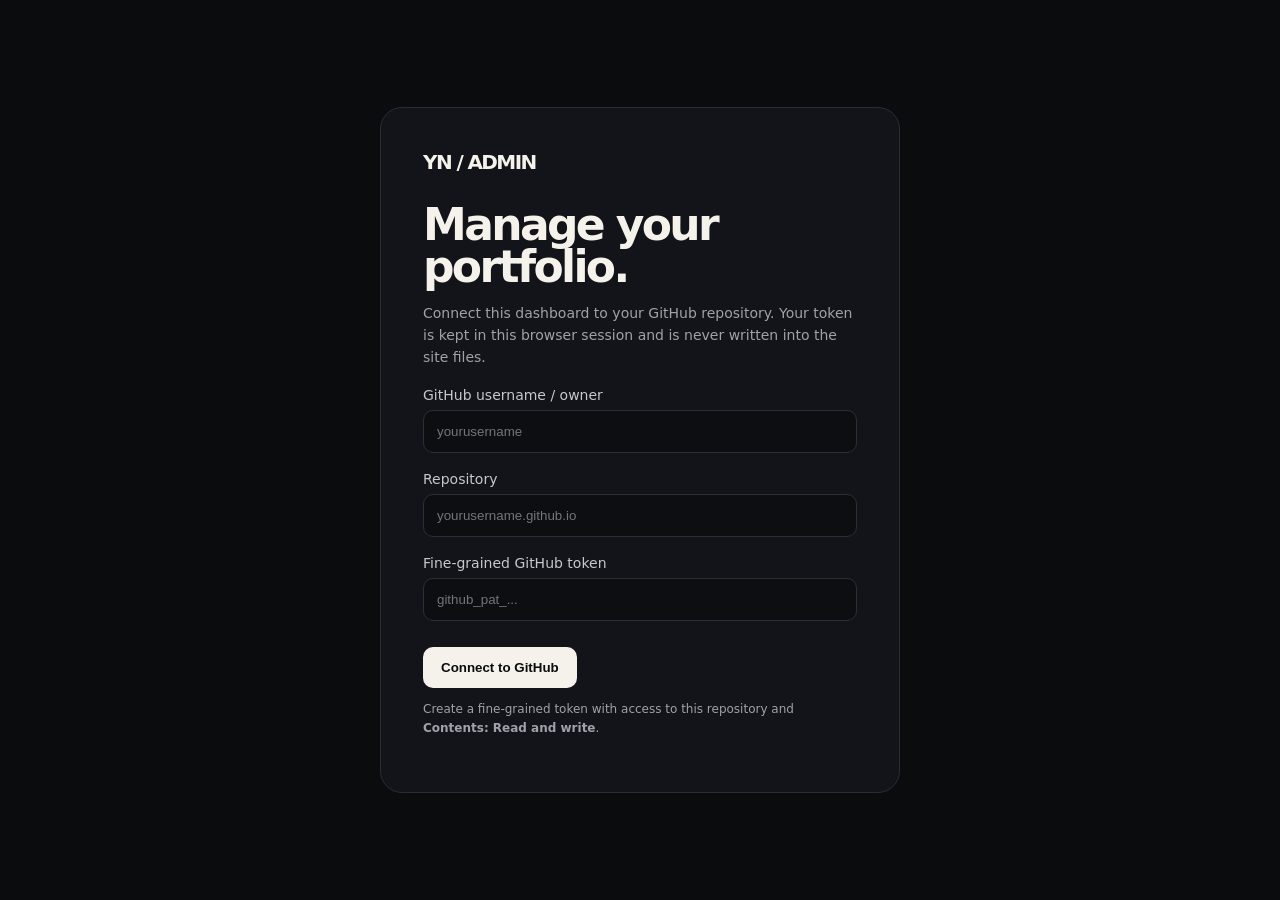
==== admin.html @ fad10c06 "Add files via upload Initial portfolio website" ====
<!doctype html>
<html lang="en">
<head><meta charset="utf-8"><meta name="viewport" content="width=device-width,initial-scale=1"><title>Portfolio Admin</title><link rel="stylesheet" href="admin.css"></head>
<body>
<div id="login" class="screen"><div class="login-card"><div class="brand">YN / ADMIN</div><h1>Manage your portfolio.</h1><p>Connect this dashboard to your GitHub repository. Your token is kept in this browser session and is never written into the site files.</p><label>GitHub username / owner<input id="owner" placeholder="yourusername"></label><label>Repository<input id="repo" placeholder="yourusername.github.io"></label><label>Fine-grained GitHub token<input id="token" type="password" placeholder="github_pat_..."></label><button id="connect">Connect to GitHub</button><p class="hint">Create a fine-grained token with access to this repository and <b>Contents: Read and write</b>.</p></div></div>
<div id="dashboard" class="hidden"><aside><div class="brand">YN / ADMIN</div><nav><button data-tab="overview" class="active">Overview</button><button data-tab="site">Site Settings</button><button data-tab="projects">Projects</button><button data-tab="about">About</button><button data-tab="services">Services</button><button data-tab="testimonials">Testimonials</button><button data-tab="theme">Theme</button><button data-tab="advanced">Advanced JSON</button></nav><a class="view" href="index.html" target="_blank">View Website ↗</a><button id="logout" class="logout">Disconnect</button></aside><main><header><div><div class="eyebrow">Control Center</div><h1 id="pageTitle">Overview</h1></div><button id="save" class="save">Save to GitHub</button></header><section id="panel"></section></main></div>
<script src="js/admin.js"></script>
</body></html>
---- admin.css ----
*{box-sizing:border-box}body{margin:0;background:#0b0c0e;color:#f5f2eb;font:14px system-ui,sans-serif}.hidden{display:none!important}.screen{min-height:100vh;display:grid;place-items:center}.login-card{width:min(520px,calc(100% - 30px));background:#121419;border:1px solid #2a2d33;padding:42px;border-radius:22px}.brand{font-weight:800;letter-spacing:-.08em;font-size:20px}.login-card h1{font-size:44px;letter-spacing:-.06em;line-height:.95;margin:30px 0 14px}.login-card p{color:#9fa2aa;line-height:1.6}.login-card label{display:block;color:#c6c8ce;margin:18px 0 6px}.login-card input,.field input,.field textarea,.field select{display:block;width:100%;background:#0c0e12;border:1px solid #2b2e35;color:#fff;padding:13px;border-radius:10px;margin-top:7px;outline:none}.login-card button,.save{border:0;background:#f5f2eb;color:#0b0c0e;padding:13px 18px;border-radius:10px;font-weight:800;cursor:pointer;margin-top:20px}.hint{font-size:12px!important}.dashboard{}aside{position:fixed;inset:0 auto 0 0;width:245px;border-right:1px solid #25282e;padding:28px;display:flex;flex-direction:column}aside nav{display:grid;gap:5px;margin-top:45px}aside nav button,.logout{background:none;border:0;color:#9da0a8;text-align:left;padding:12px;border-radius:8px;cursor:pointer}aside nav button.active,aside nav button:hover{background:#191c22;color:#fff}.view{margin-top:auto;color:#fff;text-decoration:none;padding:12px 0}.logout{border-top:1px solid #25282e;padding-top:18px}main{margin-left:245px;padding:36px 45px;max-width:1400px}header{display:flex;justify-content:space-between;align-items:end;border-bottom:1px solid #25282e;padding-bottom:25px}h1{font-size:50px;letter-spacing:-.06em;margin:8px 0 0}.eyebrow{font-size:10px;text-transform:uppercase;letter-spacing:.16em;color:#888c96}.save{margin:0;background:#ff4d1f;color:#fff}.card{background:#121419;border:1px solid #25282e;border-radius:15px;padding:25px;margin-top:22px}.stats{display:grid;grid-template-columns:repeat(4,1fr);gap:15px}.stat{background:#121419;border:1px solid #25282e;padding:20px;border-radius:15px}.stat b{display:block;font-size:32px;margin-top:8px}.field{margin:15px 0}.field label{display:block;color:#aeb1b8;margin-bottom:7px}.field textarea{min-height:120px;resize:vertical}.two{display:grid;grid-template-columns:1fr 1fr;gap:15px}.project-row{display:grid;grid-template-columns:90px 1fr auto;gap:15px;align-items:center;padding:15px 0;border-bottom:1px solid #25282e}.thumb{width:90px;height:60px;object-fit:cover;background:#222;border-radius:7px}.project-row h3{margin:0 0 5px}.muted{color:#8f929b;font-size:12px}.edit{background:#242831;color:#fff;border:0;padding:9px 12px;border-radius:8px;cursor:pointer}@media(max-width:800px){aside{position:static;width:auto;border-right:0;border-bottom:1px solid #25282e}main{margin:0;padding:20px}.dashboard{display:block}.stats{grid-template-columns:1fr 1fr}.two{grid-template-columns:1fr}h1{font-size:38px}}
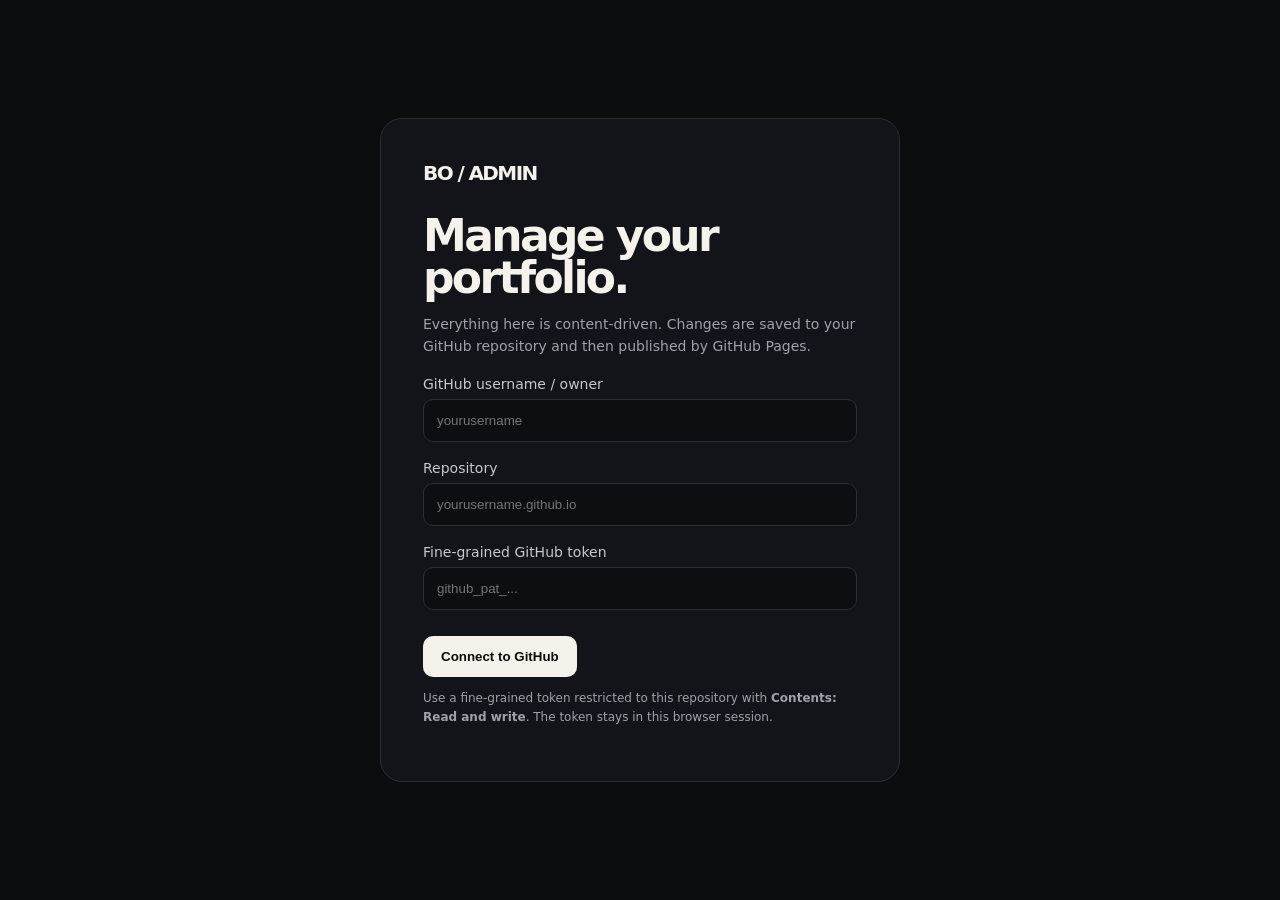
==== commit 7fb53841: "Add files via upload" ====
--- a/admin.html
+++ b/admin.html
@@ -1,8 +1,42 @@
 <!doctype html>
 <html lang="en">
-<head><meta charset="utf-8"><meta name="viewport" content="width=device-width,initial-scale=1"><title>Portfolio Admin</title><link rel="stylesheet" href="admin.css"></head>
+<head>
+<meta charset="utf-8"><meta name="viewport" content="width=device-width,initial-scale=1">
+<title>Portfolio Admin</title><link rel="stylesheet" href="admin.css">
+</head>
 <body>
-<div id="login" class="screen"><div class="login-card"><div class="brand">YN / ADMIN</div><h1>Manage your portfolio.</h1><p>Connect this dashboard to your GitHub repository. Your token is kept in this browser session and is never written into the site files.</p><label>GitHub username / owner<input id="owner" placeholder="yourusername"></label><label>Repository<input id="repo" placeholder="yourusername.github.io"></label><label>Fine-grained GitHub token<input id="token" type="password" placeholder="github_pat_..."></label><button id="connect">Connect to GitHub</button><p class="hint">Create a fine-grained token with access to this repository and <b>Contents: Read and write</b>.</p></div></div>
-<div id="dashboard" class="hidden"><aside><div class="brand">YN / ADMIN</div><nav><button data-tab="overview" class="active">Overview</button><button data-tab="site">Site Settings</button><button data-tab="projects">Projects</button><button data-tab="about">About</button><button data-tab="services">Services</button><button data-tab="testimonials">Testimonials</button><button data-tab="theme">Theme</button><button data-tab="advanced">Advanced JSON</button></nav><a class="view" href="index.html" target="_blank">View Website ↗</a><button id="logout" class="logout">Disconnect</button></aside><main><header><div><div class="eyebrow">Control Center</div><h1 id="pageTitle">Overview</h1></div><button id="save" class="save">Save to GitHub</button></header><section id="panel"></section></main></div>
+<div id="login" class="screen"><div class="login-card">
+  <div class="brand">BO / ADMIN</div><h1>Manage your portfolio.</h1>
+  <p>Everything here is content-driven. Changes are saved to your GitHub repository and then published by GitHub Pages.</p>
+  <label>GitHub username / owner<input id="owner" placeholder="yourusername"></label>
+  <label>Repository<input id="repo" placeholder="yourusername.github.io"></label>
+  <label>Fine-grained GitHub token<input id="token" type="password" placeholder="github_pat_..."></label>
+  <button id="connect">Connect to GitHub</button>
+  <p class="hint">Use a fine-grained token restricted to this repository with <b>Contents: Read and write</b>. The token stays in this browser session.</p>
+</div></div>
+
+<div id="dashboard" class="hidden">
+  <aside>
+    <div class="brand">BO / ADMIN</div>
+    <nav>
+      <button data-tab="overview" class="active">Overview</button>
+      <button data-tab="site">Site & Hero</button>
+      <button data-tab="projects">Projects</button>
+      <button data-tab="testimonials">Testimonials</button>
+      <button data-tab="footer">Footer</button>
+      <button data-tab="about">About</button>
+      <button data-tab="services">Services</button>
+      <button data-tab="theme">Theme</button>
+      <button data-tab="advanced">Advanced JSON</button>
+    </nav>
+    <a class="view" href="index.html" target="_blank">View Website ↗</a>
+    <button id="logout" class="logout">Disconnect</button>
+  </aside>
+  <main>
+    <header><div><div class="eyebrow">Control Center</div><h1 id="pageTitle">Overview</h1></div><button id="save" class="save">Save to GitHub</button></header>
+    <div id="notice" class="notice hidden"></div>
+    <section id="panel"></section>
+  </main>
+</div>
 <script src="js/admin.js"></script>
-</body></html>+</body></html>
--- a/admin.css
+++ b/admin.css
@@ -1 +1 @@
-*{box-sizing:border-box}body{margin:0;background:#0b0c0e;color:#f5f2eb;font:14px system-ui,sans-serif}.hidden{display:none!important}.screen{min-height:100vh;display:grid;place-items:center}.login-card{width:min(520px,calc(100% - 30px));background:#121419;border:1px solid #2a2d33;padding:42px;border-radius:22px}.brand{font-weight:800;letter-spacing:-.08em;font-size:20px}.login-card h1{font-size:44px;letter-spacing:-.06em;line-height:.95;margin:30px 0 14px}.login-card p{color:#9fa2aa;line-height:1.6}.login-card label{display:block;color:#c6c8ce;margin:18px 0 6px}.login-card input,.field input,.field textarea,.field select{display:block;width:100%;background:#0c0e12;border:1px solid #2b2e35;color:#fff;padding:13px;border-radius:10px;margin-top:7px;outline:none}.login-card button,.save{border:0;background:#f5f2eb;color:#0b0c0e;padding:13px 18px;border-radius:10px;font-weight:800;cursor:pointer;margin-top:20px}.hint{font-size:12px!important}.dashboard{}aside{position:fixed;inset:0 auto 0 0;width:245px;border-right:1px solid #25282e;padding:28px;display:flex;flex-direction:column}aside nav{display:grid;gap:5px;margin-top:45px}aside nav button,.logout{background:none;border:0;color:#9da0a8;text-align:left;padding:12px;border-radius:8px;cursor:pointer}aside nav button.active,aside nav button:hover{background:#191c22;color:#fff}.view{margin-top:auto;color:#fff;text-decoration:none;padding:12px 0}.logout{border-top:1px solid #25282e;padding-top:18px}main{margin-left:245px;padding:36px 45px;max-width:1400px}header{display:flex;justify-content:space-between;align-items:end;border-bottom:1px solid #25282e;padding-bottom:25px}h1{font-size:50px;letter-spacing:-.06em;margin:8px 0 0}.eyebrow{font-size:10px;text-transform:uppercase;letter-spacing:.16em;color:#888c96}.save{margin:0;background:#ff4d1f;color:#fff}.card{background:#121419;border:1px solid #25282e;border-radius:15px;padding:25px;margin-top:22px}.stats{display:grid;grid-template-columns:repeat(4,1fr);gap:15px}.stat{background:#121419;border:1px solid #25282e;padding:20px;border-radius:15px}.stat b{display:block;font-size:32px;margin-top:8px}.field{margin:15px 0}.field label{display:block;color:#aeb1b8;margin-bottom:7px}.field textarea{min-height:120px;resize:vertical}.two{display:grid;grid-template-columns:1fr 1fr;gap:15px}.project-row{display:grid;grid-template-columns:90px 1fr auto;gap:15px;align-items:center;padding:15px 0;border-bottom:1px solid #25282e}.thumb{width:90px;height:60px;object-fit:cover;background:#222;border-radius:7px}.project-row h3{margin:0 0 5px}.muted{color:#8f929b;font-size:12px}.edit{background:#242831;color:#fff;border:0;padding:9px 12px;border-radius:8px;cursor:pointer}@media(max-width:800px){aside{position:static;width:auto;border-right:0;border-bottom:1px solid #25282e}main{margin:0;padding:20px}.dashboard{display:block}.stats{grid-template-columns:1fr 1fr}.two{grid-template-columns:1fr}h1{font-size:38px}}
+*{box-sizing:border-box}body{margin:0;background:#0b0c0e;color:#f5f2eb;font:14px system-ui,sans-serif}.hidden{display:none!important}.screen{min-height:100vh;display:grid;place-items:center}.login-card{width:min(520px,calc(100% - 30px));background:#121419;border:1px solid #2a2d33;padding:42px;border-radius:22px}.brand{font-weight:800;letter-spacing:-.08em;font-size:20px}.login-card h1{font-size:44px;letter-spacing:-.06em;line-height:.95;margin:30px 0 14px}.login-card p{color:#9fa2aa;line-height:1.6}.login-card label{display:block;color:#c6c8ce;margin:18px 0 6px}.login-card input,.field input,.field textarea,.field select{display:block;width:100%;background:#0c0e12;border:1px solid #2b2e35;color:#fff;padding:13px;border-radius:10px;margin-top:7px;outline:none}.login-card button,.save{border:0;background:#f5f2eb;color:#0b0c0e;padding:13px 18px;border-radius:10px;font-weight:800;cursor:pointer;margin-top:20px}.hint{font-size:12px!important}.dashboard{}aside{position:fixed;inset:0 auto 0 0;width:245px;border-right:1px solid #25282e;padding:28px;display:flex;flex-direction:column;overflow:auto}aside nav{display:grid;gap:5px;margin-top:38px}aside nav button,.logout{background:none;border:0;color:#9da0a8;text-align:left;padding:11px 12px;border-radius:8px;cursor:pointer}aside nav button.active,aside nav button:hover{background:#191c22;color:#fff}.view{margin-top:auto;color:#fff;text-decoration:none;padding:12px 0}.logout{border-top:1px solid #25282e;padding-top:18px;margin-top:8px}main{margin-left:245px;padding:36px 45px;max-width:1450px}header{display:flex;justify-content:space-between;align-items:end;border-bottom:1px solid #25282e;padding-bottom:25px}h1{font-size:50px;letter-spacing:-.06em;margin:8px 0 0}.eyebrow{font-size:10px;text-transform:uppercase;letter-spacing:.16em;color:#888c96}.save{margin:0;background:#ff4d1f;color:#fff}.card{background:#121419;border:1px solid #25282e;border-radius:15px;padding:25px;margin-top:22px}.card h2{margin-top:0}.card h3{margin-top:28px}.stats{display:grid;grid-template-columns:repeat(4,1fr);gap:15px}.stat{background:#121419;border:1px solid #25282e;padding:20px;border-radius:15px}.stat b{display:block;font-size:32px;margin-top:8px}.field{margin:15px 0}.field label{display:block;color:#aeb1b8;margin-bottom:7px}.field textarea{min-height:120px;resize:vertical}.two{display:grid;grid-template-columns:1fr 1fr;gap:15px}.muted{color:#8f929b;font-size:12px;line-height:1.6}.edit,.danger,.secondary{background:#242831;color:#fff;border:0;padding:9px 12px;border-radius:8px;cursor:pointer}.danger{background:#5b2424}.secondary{background:#333842}.actions{display:flex;gap:8px;flex-wrap:wrap}.project-card,.testimonial-card{border:1px solid #2a2d33;border-radius:12px;padding:18px;margin:14px 0;background:#0e1014}.project-head,.item-head{display:flex;justify-content:space-between;gap:15px;align-items:center}.project-row{display:grid;grid-template-columns:90px 1fr auto;gap:15px;align-items:center}.thumb{width:90px;height:60px;object-fit:cover;background:#222;border-radius:7px}.preview{display:flex;align-items:center;gap:15px}.preview img{max-width:180px;max-height:100px;object-fit:contain;background:#222;border-radius:8px;padding:5px}.upload{display:flex;gap:8px;align-items:center;flex-wrap:wrap}.upload input[type=file]{max-width:260px}.check{display:flex;gap:9px;align-items:center;color:#c6c8ce}.check input{width:17px;height:17px}.notice{margin-top:18px;padding:12px 14px;border:1px solid #2a2d33;background:#121419;border-radius:10px;color:#cfd1d6}.notice.good{border-color:#315b3c}.notice.bad{border-color:#6a3232;color:#ffb6b6}.addbar{display:flex;justify-content:space-between;align-items:center;gap:15px}.json-editor{min-height:650px;font-family:ui-monospace,SFMono-Regular,monospace;font-size:12px}.small{font-size:11px;color:#7f838d}@media(max-width:800px){aside{position:static;width:auto;border-right:0;border-bottom:1px solid #25282e;max-height:none}main{margin:0;padding:20px}.stats{grid-template-columns:1fr 1fr}.two{grid-template-columns:1fr}h1{font-size:38px}.project-row{grid-template-columns:65px 1fr}.thumb{width:65px;height:50px}.project-row .actions{grid-column:1/-1}}
